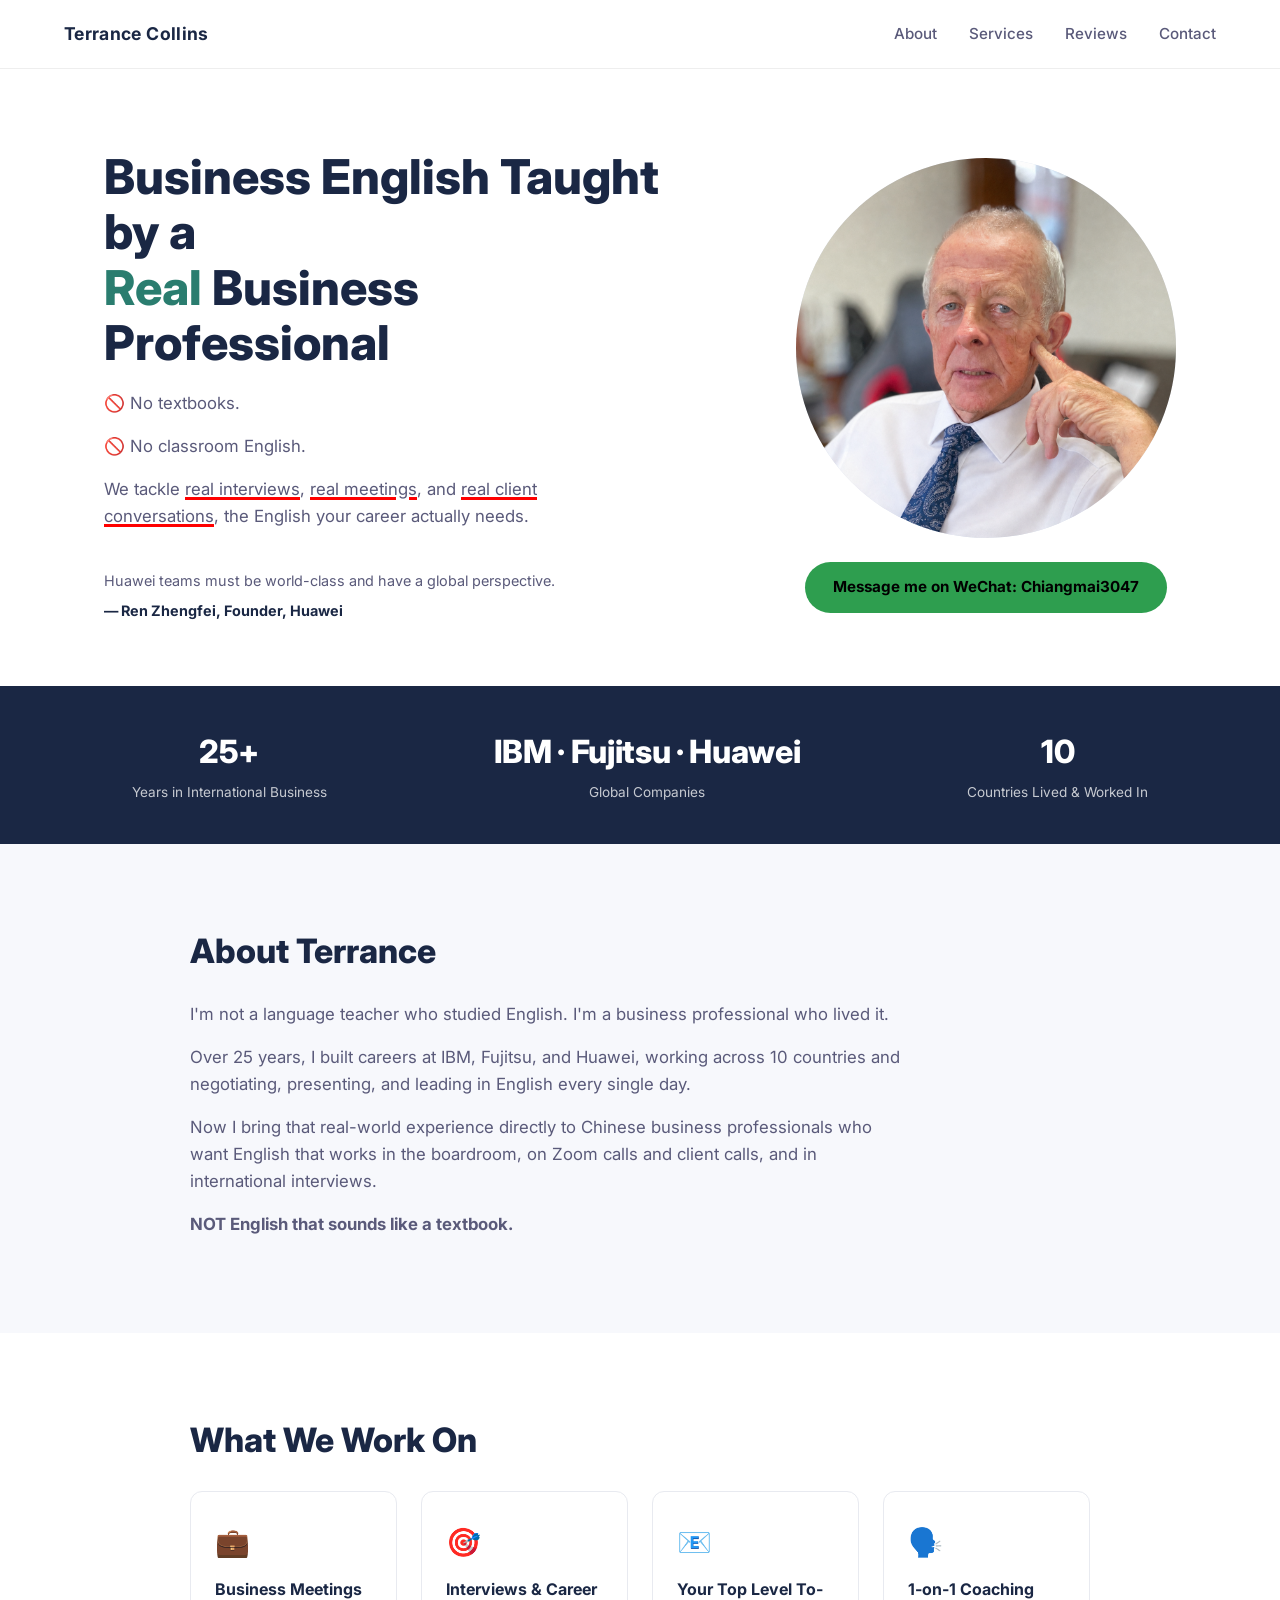
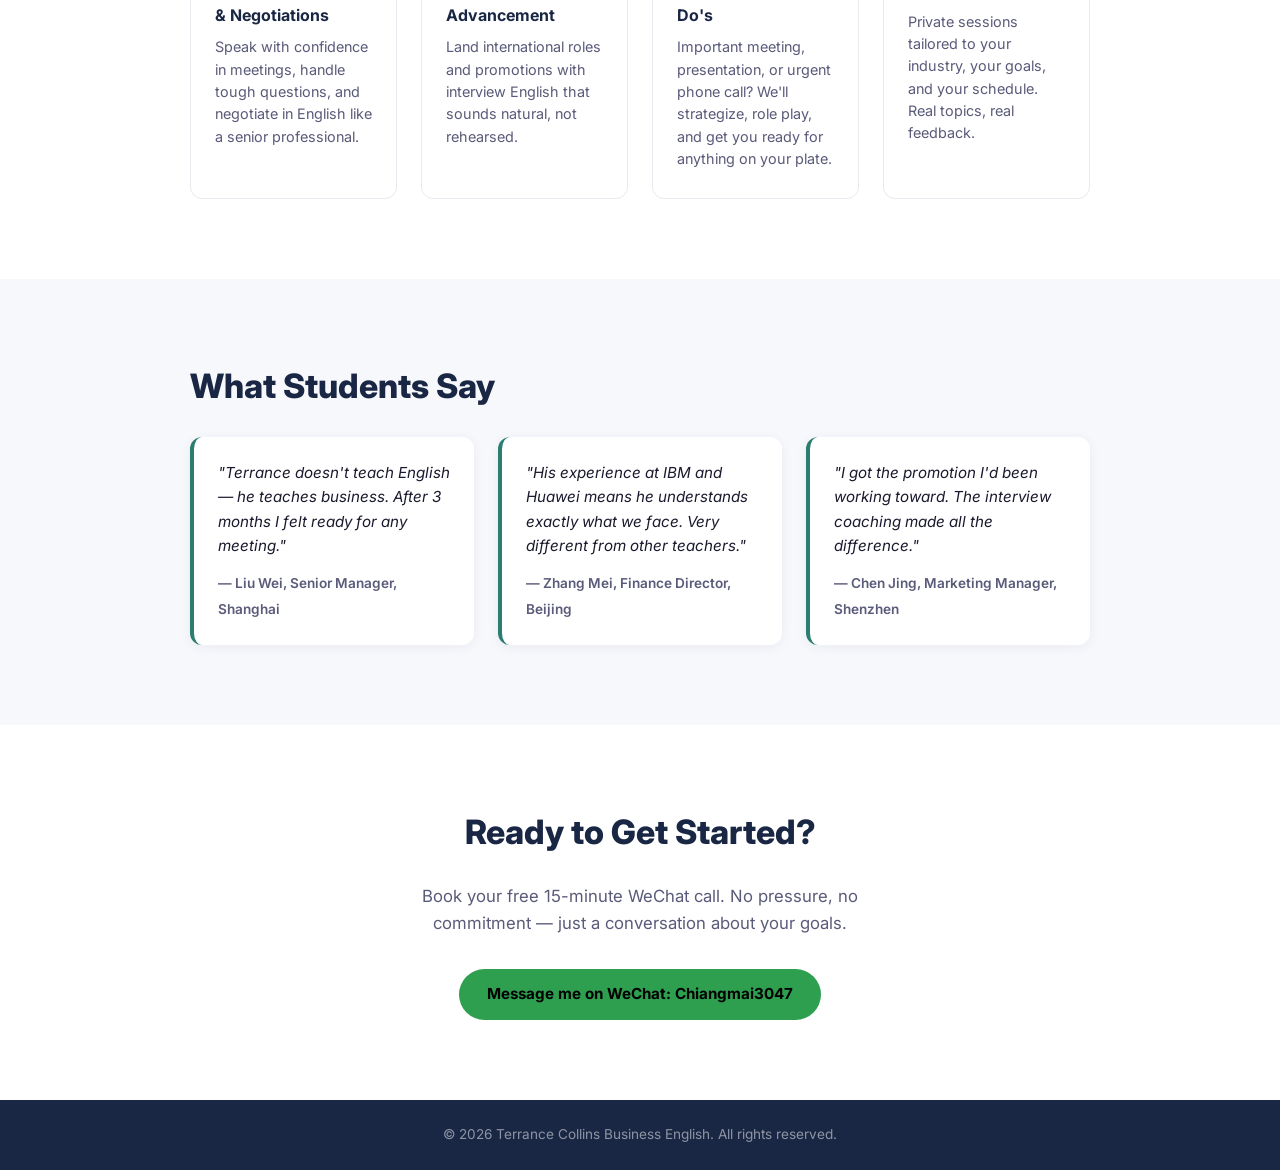
==== index.html @ 9c266f1b "Add files via upload" ====
<!DOCTYPE html>
<html lang="en">
<head>
  <meta charset="UTF-8" />
  <meta name="viewport" content="width=device-width, initial-scale=1.0" />
  <title>Terrance Collins — Business English</title>
  <link rel="preconnect" href="https://fonts.googleapis.com" />
  <link rel="preconnect" href="https://fonts.gstatic.com" crossorigin />
  <link href="https://fonts.googleapis.com/css2?family=Inter:wght@400;500;600;700;800&display=swap" rel="stylesheet" />
  <link rel="stylesheet" href="style.css" />
</head>
<body>

  <!-- NAV -->
  <nav class="nav">
    <div class="nav__logo">Terrance Collins</div>
    <ul class="nav__links">
      <li><a href="#about">About</a></li>
      <li><a href="#services">Services</a></li>
      <li><a href="#testimonials">Reviews</a></li>
      <li><a href="#contact">Contact</a></li>
    </ul>
  </nav>

  <!-- HERO -->
  <section class="hero">
    <div class="hero__text">
      <h1 class="hero__headline">
        Business English Taught by a<br />
        <span class="accent">Real</span> Business Professional
      </h1>
      <p class="hero__sub">🚫 No textbooks.</p>
      <p class="hero__sub">🚫 No classroom English.</p>
      <p class="hero__sub">We tackle <span style="text-decoration: underline; text-decoration-color: red; text-decoration-thickness: 3px;">real interviews</span>, <span style="text-decoration: underline; text-decoration-color: red; text-decoration-thickness: 3px;">real meetings</span>,
        and <span style="text-decoration: underline; text-decoration-color: red; text-decoration-thickness: 3px;">real client conversations</span>, the English your career actually needs.</p>
      <blockquote class="hero__quote">
        Huawei teams must be world-class and have a global perspective.
        <cite>— Ren Zhengfei, Founder, Huawei</cite>
      </blockquote>
    </div>
    <div class="hero__image">
      <div class="hero__circle">
        <img src="terence.png" alt="Terrance Collins, Business English Teacher" />
      </div>
      <div style="text-align: center; margin-top: 1.5rem;">
        <a href="#contact" class="btn btn--cta">Message me on WeChat: Chiangmai3047</a>
      </div>
    </div>
  </section>

  <!-- STATS BAR -->
  <div class="stats-bar">
    <div class="stat">
      <span class="stat__number">25+</span>
      <span class="stat__label">Years in International Business</span>
    </div>
    <div class="stat">
      <span class="stat__number">IBM · Fujitsu · Huawei</span>
      <span class="stat__label">Global Companies</span>
    </div>
    <div class="stat">
      <span class="stat__number">10</span>
      <span class="stat__label">Countries Lived &amp; Worked In</span>
    </div>
  </div>

  <!-- ABOUT -->
  <section class="section about" id="about">
    <div class="section__inner">
      <h2 class="section__title">About Terrance</h2>
      <p>I'm not a language teacher who studied English. I'm a business professional who lived it.</p>
      <p>Over 25 years, I built careers at IBM, Fujitsu, and Huawei, working across 10 countries and negotiating, presenting, and leading in English every single day.</p>
      <p>Now I bring that real-world experience directly to Chinese business professionals who want English that works in the boardroom, on Zoom calls and client calls, and in international interviews.</p>
      <p><strong>NOT English that sounds like a textbook.</strong></p>
    </div>
  </section>

  <!-- SERVICES -->
  <section class="section services" id="services">
    <div class="section__inner">
      <h2 class="section__title">What We Work On</h2>
      <div class="services__grid">
        <div class="service-card">
          <div class="service-card__icon">💼</div>
          <h3>Business Meetings &amp; Negotiations</h3>
          <p>Speak with confidence in meetings, handle tough questions, and negotiate in English like a senior professional.</p>
        </div>
        <div class="service-card">
          <div class="service-card__icon">🎯</div>
          <h3>Interviews &amp; Career Advancement</h3>
          <p>Land international roles and promotions with interview English that sounds natural, not rehearsed.</p>
        </div>
        <div class="service-card">
          <div class="service-card__icon">📧</div>
          <h3>Your Top Level To-Do's</h3>
          <p>Important meeting, presentation, or urgent phone call? We'll strategize, role play, and get you ready for anything on your plate.</p>
        </div>
        <div class="service-card">
          <div class="service-card__icon">🗣️</div>
          <h3>1-on-1 Coaching</h3>
          <p>Private sessions tailored to your industry, your goals, and your schedule. Real topics, real feedback.</p>
        </div>
      </div>
    </div>
  </section>

  <!-- TESTIMONIALS -->
  <section class="section testimonials" id="testimonials">
    <div class="section__inner">
      <h2 class="section__title">What Students Say</h2>
      <div class="testimonials__grid">
        <div class="testimonial-card">
          <p>"Terrance doesn't teach English — he teaches business. After 3 months I felt ready for any meeting."</p>
          <cite>— Liu Wei, Senior Manager, Shanghai</cite>
        </div>
        <div class="testimonial-card">
          <p>"His experience at IBM and Huawei means he understands exactly what we face. Very different from other teachers."</p>
          <cite>— Zhang Mei, Finance Director, Beijing</cite>
        </div>
        <div class="testimonial-card">
          <p>"I got the promotion I'd been working toward. The interview coaching made all the difference."</p>
          <cite>— Chen Jing, Marketing Manager, Shenzhen</cite>
        </div>
      </div>
    </div>
  </section>

  <!-- CONTACT -->
  <section class="section contact" id="contact">
    <div class="section__inner contact__inner">
      <h2 class="section__title">Ready to Get Started?</h2>
      <p class="contact__sub">Book your free 15-minute WeChat call. No pressure, no commitment — just a conversation about your goals.</p>
      <a href="#contact" class="btn btn--cta">Message me on WeChat: Chiangmai3047</a>
    </div>
  </section>

  <!-- FOOTER -->
  <footer class="footer">
    <p>&copy; 2026 Terrance Collins Business English. All rights reserved.</p>
  </footer>

  <script src="main.js"></script>
</body>
</html>
---- style.css ----
/* ── Reset & Base ── */
*, *::before, *::after { box-sizing: border-box; margin: 0; padding: 0; }

:root {
  --navy:   #1a2744;
  --accent: #2a7d6f;   /* deep teal */
  --cta:    #2e9e4f;   /* green for CTA button */
  --cta-hover: #237a3d;
  --text:   #1a1a2e;
  --muted:  #5a5a7a;
  --bg:     #ffffff;
  --bg-alt: #f7f8fc;
  --radius: 12px;
}

html { scroll-behavior: smooth; }

body {
  font-family: 'Inter', system-ui, sans-serif;
  color: var(--text);
  background: var(--bg);
  line-height: 1.6;
}

/* ── Nav ── */
.nav {
  display: flex;
  align-items: center;
  justify-content: space-between;
  padding: 1.25rem 5%;
  position: sticky;
  top: 0;
  background: rgba(255,255,255,0.95);
  backdrop-filter: blur(8px);
  z-index: 100;
  border-bottom: 1px solid #eee;
}

.nav__logo {
  font-weight: 700;
  font-size: 1.1rem;
  letter-spacing: 0.02em;
  color: var(--navy);
}

.nav__links {
  list-style: none;
  display: flex;
  gap: 2rem;
}

.nav__links a {
  text-decoration: none;
  color: var(--muted);
  font-size: 0.95rem;
  font-weight: 500;
  transition: color 0.2s;
}

.nav__links a:hover { color: var(--navy); }

/* ── Hero ── */
.hero {
  display: flex;
  align-items: center;
  justify-content: space-between;
  padding: 5rem 5% 4rem;
  gap: 3rem;
  max-width: 1200px;
  margin: 0 auto;
}

.hero__text {
  flex: 1;
  max-width: 560px;
}

.hero__headline {
  font-size: clamp(2rem, 4vw, 3rem);
  font-weight: 800;
  line-height: 1.15;
  color: var(--navy);
  margin-bottom: 1.25rem;
}

.accent {
  color: var(--accent);
}

.hero__sub {
  font-size: 1.05rem;
  color: var(--muted);
  margin-bottom: 1rem;
  max-width: 480px;
}

.btn {
  display: inline-block;
  padding: 0.85rem 1.75rem;
  border-radius: 50px;
  font-weight: 700;
  font-size: 0.95rem;
  text-decoration: none;
  transition: background 0.2s, transform 0.15s;
  cursor: pointer;
}

.btn--cta {
  background: var(--cta);
  color: #000;
  border: none;
}

.btn--cta:hover {
  background: var(--cta-hover);
  color: #fff;
  transform: translateY(-1px);
}

.hero__quote {
  margin-top: 2.5rem;
  border: none;
  font-style: normal;
  color: var(--muted);
  font-size: 0.9rem;
}

.quote-mark {
  font-size: 2rem;
  line-height: 0;
  vertical-align: -0.5rem;
  color: var(--navy);
  margin-right: 0.25rem;
}

.hero__quote cite {
  display: block;
  font-weight: 700;
  font-style: normal;
  margin-top: 0.4rem;
  color: var(--navy);
}

/* ── Hero Image ── */
.hero__image {
  flex: 0 0 auto;
  display: flex;
  flex-direction: column;
  align-items: center;
}

.hero__circle {
  width: 380px;
  height: 380px;
  border-radius: 50%;
  overflow: hidden;
  background: #dde4f0;
  display: flex;
  align-items: center;
  justify-content: center;
}

.hero__circle img {
  width: 100%;
  height: 100%;
  object-fit: cover;
  object-position: center top;
}

/* ── Stats Bar ── */
.stats-bar {
  background: var(--navy);
  color: #fff;
  display: flex;
  justify-content: space-around;
  align-items: center;
  padding: 2.5rem 5%;
  gap: 2rem;
  flex-wrap: wrap;
}

.stat {
  text-align: center;
}

.stat__number {
  display: block;
  font-size: clamp(1.4rem, 3vw, 2rem);
  font-weight: 800;
  letter-spacing: -0.01em;
}

.stat__label {
  display: block;
  font-size: 0.85rem;
  opacity: 0.75;
  margin-top: 0.3rem;
}

/* ── Sections ── */
.section {
  padding: 5rem 5%;
}

.section:nth-child(even) {
  background: var(--bg-alt);
}

.section__inner {
  max-width: 900px;
  margin: 0 auto;
}

.section__title {
  font-size: clamp(1.5rem, 3vw, 2.1rem);
  font-weight: 800;
  color: var(--navy);
  margin-bottom: 1.5rem;
}

.about p {
  color: var(--muted);
  font-size: 1.05rem;
  margin-bottom: 1rem;
  max-width: 720px;
}

/* ── Services ── */
.services__grid {
  display: grid;
  grid-template-columns: repeat(auto-fit, minmax(200px, 1fr));
  gap: 1.5rem;
  margin-top: 1rem;
}

.service-card {
  background: #fff;
  border: 1px solid #e8eaf0;
  border-radius: var(--radius);
  padding: 1.75rem 1.5rem;
  transition: box-shadow 0.2s;
}

.service-card:hover {
  box-shadow: 0 4px 20px rgba(26,39,68,0.08);
}

.service-card__icon {
  font-size: 1.75rem;
  margin-bottom: 0.75rem;
}

.service-card h3 {
  font-size: 1rem;
  font-weight: 700;
  color: var(--navy);
  margin-bottom: 0.5rem;
}

.service-card p {
  font-size: 0.9rem;
  color: var(--muted);
  line-height: 1.55;
}

/* ── Testimonials ── */
.testimonials__grid {
  display: grid;
  grid-template-columns: repeat(auto-fit, minmax(240px, 1fr));
  gap: 1.5rem;
  margin-top: 1rem;
}

.testimonial-card {
  background: #fff;
  border-left: 4px solid var(--accent);
  border-radius: var(--radius);
  padding: 1.5rem;
  box-shadow: 0 2px 12px rgba(26,39,68,0.06);
}

.testimonial-card p {
  font-size: 0.95rem;
  color: var(--text);
  margin-bottom: 0.75rem;
  font-style: italic;
}

.testimonial-card cite {
  font-size: 0.85rem;
  color: var(--muted);
  font-style: normal;
  font-weight: 600;
}

/* ── Contact ── */
.contact__inner {
  text-align: center;
}

.contact__sub {
  color: var(--muted);
  font-size: 1.05rem;
  margin-bottom: 2rem;
  max-width: 520px;
  margin-left: auto;
  margin-right: auto;
}

.contact__wechat {
  margin-top: 1.25rem;
  color: var(--muted);
  font-size: 0.95rem;
}

.contact__wechat strong {
  color: var(--navy);
}

/* ── Fade-in animation ── */
.fade-in {
  opacity: 0;
  transform: translateY(20px);
  transition: opacity 0.6s ease, transform 0.6s ease;
}

.fade-in.visible {
  opacity: 1;
  transform: translateY(0);
}

/* ── Footer ── */
.footer {
  background: var(--navy);
  color: rgba(255,255,255,0.5);
  text-align: center;
  padding: 1.5rem;
  font-size: 0.85rem;
}

/* ── Responsive ── */
@media (max-width: 768px) {
  .hero {
    flex-direction: column-reverse;
    text-align: center;
    padding: 3rem 5%;
  }

  .hero__text { max-width: 100%; }
  .hero__sub { margin-left: auto; margin-right: auto; }

  .hero__circle {
    width: 260px;
    height: 260px;
  }

  .nav__links { display: none; }

  .stats-bar { flex-direction: column; gap: 1.5rem; }
}
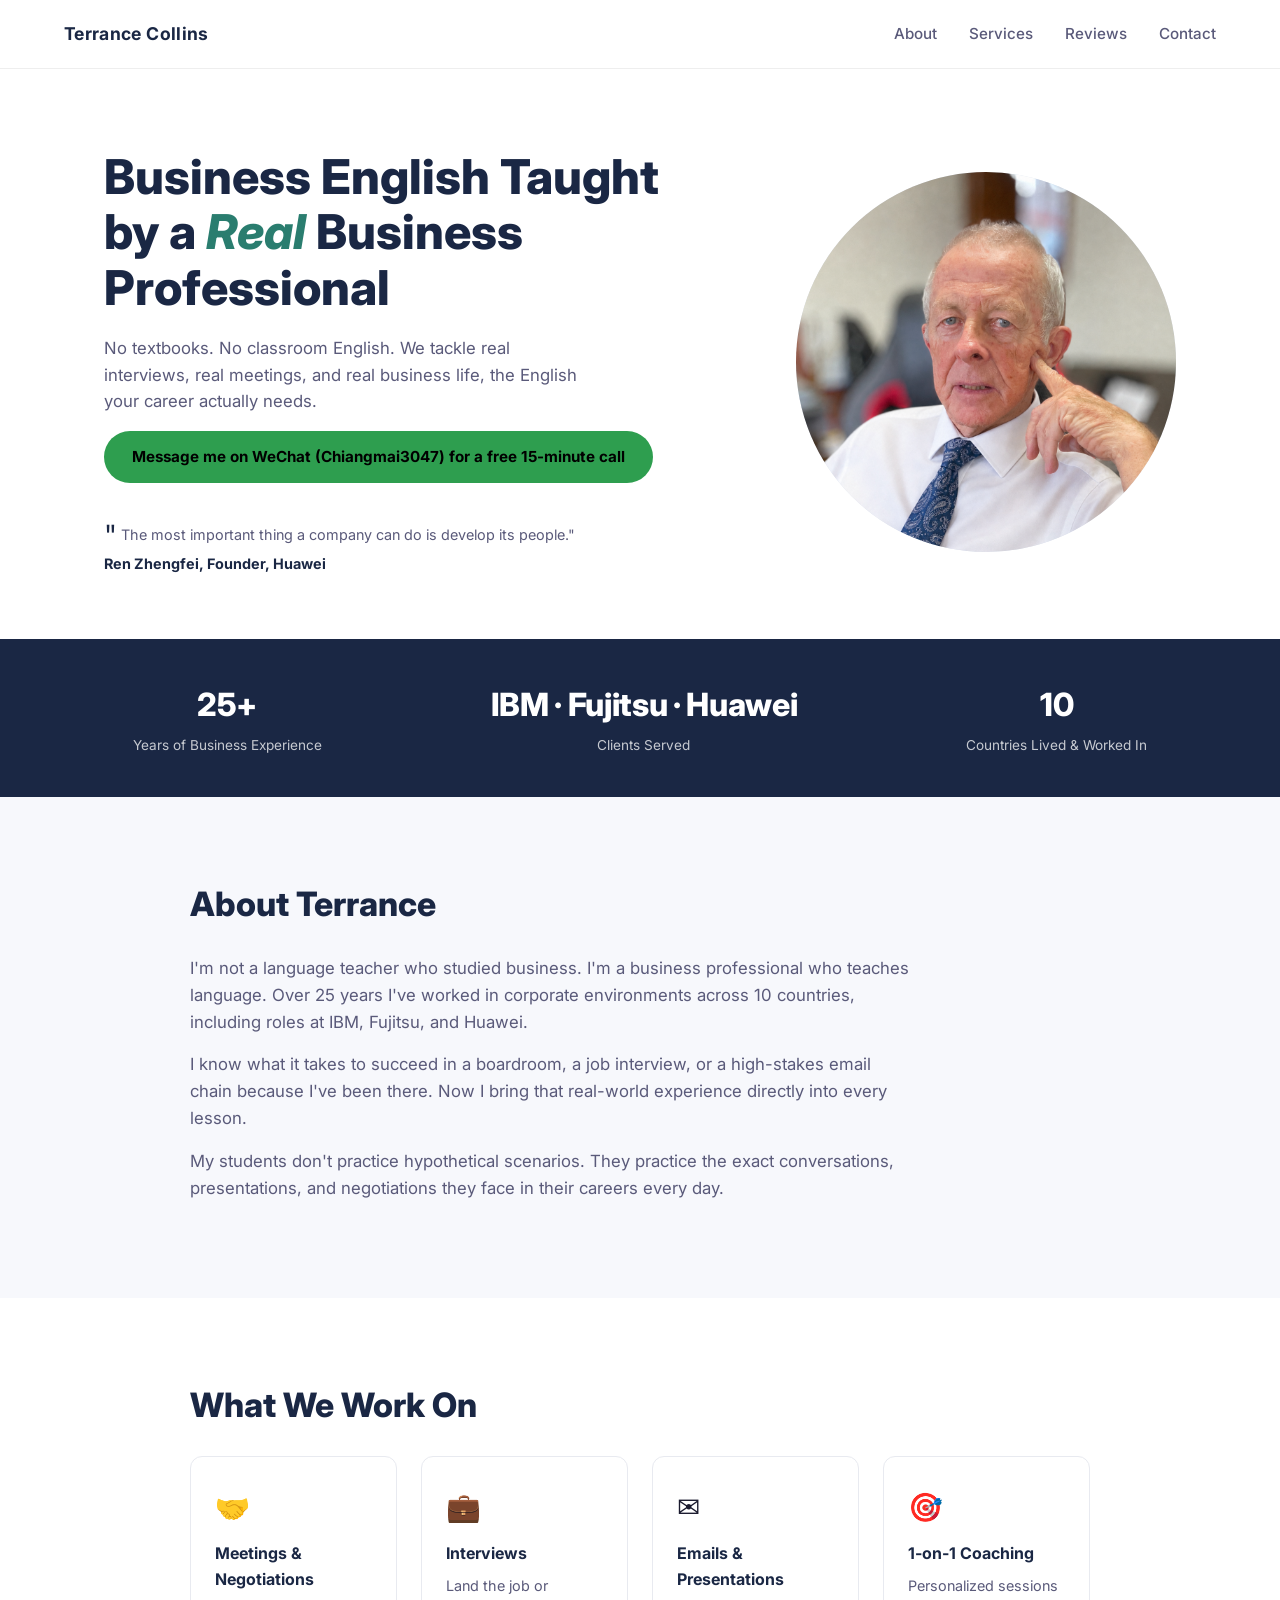
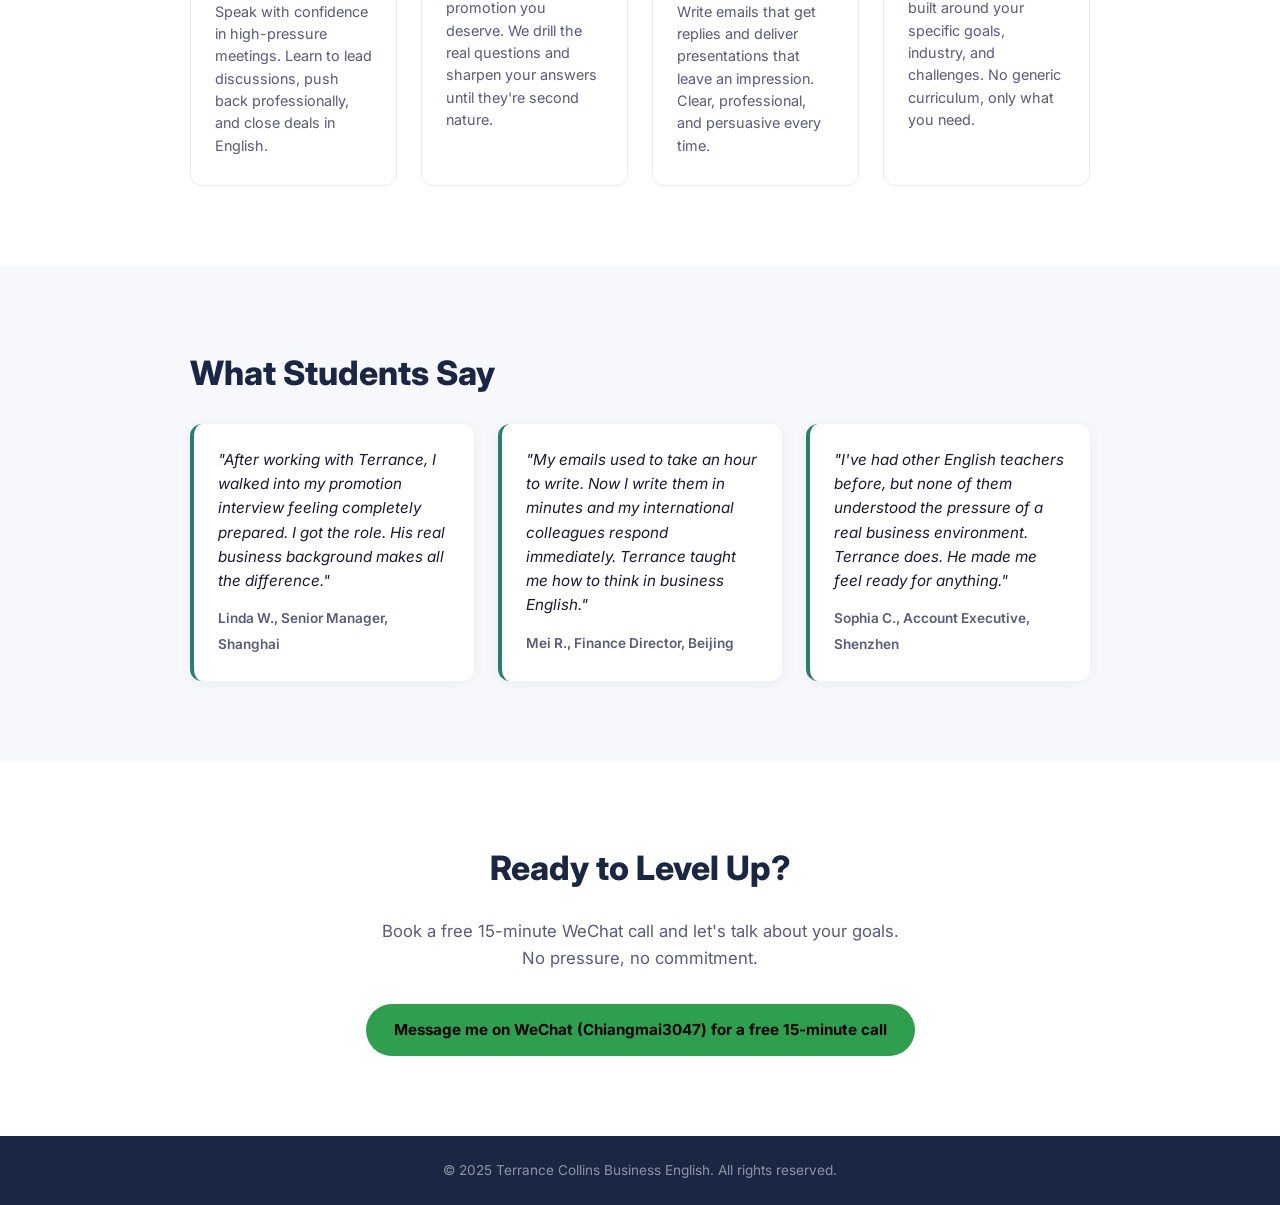
==== commit ece23ac0: "Update CTA banners with WeChat contact message" ====
--- a/index.html
+++ b/index.html
@@ -1,62 +1,57 @@
 <!DOCTYPE html>
 <html lang="en">
 <head>
-  <meta charset="UTF-8" />
-  <meta name="viewport" content="width=device-width, initial-scale=1.0" />
-  <title>Terrance Collins — Business English</title>
-  <link rel="preconnect" href="https://fonts.googleapis.com" />
-  <link rel="preconnect" href="https://fonts.gstatic.com" crossorigin />
-  <link href="https://fonts.googleapis.com/css2?family=Inter:wght@400;500;600;700;800&display=swap" rel="stylesheet" />
-  <link rel="stylesheet" href="style.css" />
+  <meta charset="UTF-8">
+  <meta name="viewport" content="width=device-width, initial-scale=1.0">
+  <title>Terrance Collins — Business English Coach</title>
+  <link rel="preconnect" href="https://fonts.googleapis.com">
+  <link href="https://fonts.googleapis.com/css2?family=Inter:wght@400;500;600;700;800&display=swap" rel="stylesheet">
+  <link rel="stylesheet" href="style.css">
 </head>
 <body>
 
-  <!-- NAV -->
+  <!-- Nav -->
   <nav class="nav">
-    <div class="nav__logo">Terrance Collins</div>
+    <span class="nav__logo">Terrance Collins</span>
     <ul class="nav__links">
       <li><a href="#about">About</a></li>
       <li><a href="#services">Services</a></li>
-      <li><a href="#testimonials">Reviews</a></li>
+      <li><a href="#reviews">Reviews</a></li>
       <li><a href="#contact">Contact</a></li>
     </ul>
   </nav>
 
-  <!-- HERO -->
+  <!-- Hero -->
   <section class="hero">
     <div class="hero__text">
       <h1 class="hero__headline">
-        Business English Taught by a<br />
-        <span class="accent">Real</span> Business Professional
+        Business English Taught by a <span class="accent"><em>Real</em></span> Business Professional
       </h1>
-      <p class="hero__sub">🚫 No textbooks.</p>
-      <p class="hero__sub">🚫 No classroom English.</p>
-      <p class="hero__sub">We tackle <span style="text-decoration: underline; text-decoration-color: red; text-decoration-thickness: 3px;">real interviews</span>, <span style="text-decoration: underline; text-decoration-color: red; text-decoration-thickness: 3px;">real meetings</span>,
-        and <span style="text-decoration: underline; text-decoration-color: red; text-decoration-thickness: 3px;">real client conversations</span>, the English your career actually needs.</p>
+      <p class="hero__sub">
+        No textbooks. No classroom English. We tackle real interviews, real meetings, and real business life, the English your career actually needs.
+      </p>
+      <div class="btn btn--cta">Message me on WeChat (Chiangmai3047) for a free 15-minute call</div>
       <blockquote class="hero__quote">
-        Huawei teams must be world-class and have a global perspective.
-        <cite>— Ren Zhengfei, Founder, Huawei</cite>
+        <span class="quote-mark">"</span>The most important thing a company can do is develop its people."
+        <cite>Ren Zhengfei, Founder, Huawei</cite>
       </blockquote>
     </div>
     <div class="hero__image">
       <div class="hero__circle">
-        <img src="terence.png" alt="Terrance Collins, Business English Teacher" />
-      </div>
-      <div style="text-align: center; margin-top: 1.5rem;">
-        <a href="#contact" class="btn btn--cta">Message me on WeChat: Chiangmai3047</a>
+        <img src="terence.png" alt="Terrance Collins">
       </div>
     </div>
   </section>
 
-  <!-- STATS BAR -->
+  <!-- Stats Bar -->
   <div class="stats-bar">
     <div class="stat">
       <span class="stat__number">25+</span>
-      <span class="stat__label">Years in International Business</span>
+      <span class="stat__label">Years of Business Experience</span>
     </div>
     <div class="stat">
       <span class="stat__number">IBM · Fujitsu · Huawei</span>
-      <span class="stat__label">Global Companies</span>
+      <span class="stat__label">Clients Served</span>
     </div>
     <div class="stat">
       <span class="stat__number">10</span>
@@ -64,79 +59,78 @@
     </div>
   </div>
 
-  <!-- ABOUT -->
+  <!-- About -->
   <section class="section about" id="about">
     <div class="section__inner">
       <h2 class="section__title">About Terrance</h2>
-      <p>I'm not a language teacher who studied English. I'm a business professional who lived it.</p>
-      <p>Over 25 years, I built careers at IBM, Fujitsu, and Huawei, working across 10 countries and negotiating, presenting, and leading in English every single day.</p>
-      <p>Now I bring that real-world experience directly to Chinese business professionals who want English that works in the boardroom, on Zoom calls and client calls, and in international interviews.</p>
-      <p><strong>NOT English that sounds like a textbook.</strong></p>
+      <p>I'm not a language teacher who studied business. I'm a business professional who teaches language. Over 25 years I've worked in corporate environments across 10 countries, including roles at IBM, Fujitsu, and Huawei.</p>
+      <p>I know what it takes to succeed in a boardroom, a job interview, or a high-stakes email chain because I've been there. Now I bring that real-world experience directly into every lesson.</p>
+      <p>My students don't practice hypothetical scenarios. They practice the exact conversations, presentations, and negotiations they face in their careers every day.</p>
     </div>
   </section>
 
-  <!-- SERVICES -->
+  <!-- Services -->
   <section class="section services" id="services">
     <div class="section__inner">
       <h2 class="section__title">What We Work On</h2>
       <div class="services__grid">
         <div class="service-card">
+          <div class="service-card__icon">🤝</div>
+          <h3>Meetings &amp; Negotiations</h3>
+          <p>Speak with confidence in high-pressure meetings. Learn to lead discussions, push back professionally, and close deals in English.</p>
+        </div>
+        <div class="service-card">
           <div class="service-card__icon">💼</div>
-          <h3>Business Meetings &amp; Negotiations</h3>
-          <p>Speak with confidence in meetings, handle tough questions, and negotiate in English like a senior professional.</p>
+          <h3>Interviews</h3>
+          <p>Land the job or promotion you deserve. We drill the real questions and sharpen your answers until they're second nature.</p>
+        </div>
+        <div class="service-card">
+          <div class="service-card__icon">✉️</div>
+          <h3>Emails &amp; Presentations</h3>
+          <p>Write emails that get replies and deliver presentations that leave an impression. Clear, professional, and persuasive every time.</p>
         </div>
         <div class="service-card">
           <div class="service-card__icon">🎯</div>
-          <h3>Interviews &amp; Career Advancement</h3>
-          <p>Land international roles and promotions with interview English that sounds natural, not rehearsed.</p>
-        </div>
-        <div class="service-card">
-          <div class="service-card__icon">📧</div>
-          <h3>Your Top Level To-Do's</h3>
-          <p>Important meeting, presentation, or urgent phone call? We'll strategize, role play, and get you ready for anything on your plate.</p>
-        </div>
-        <div class="service-card">
-          <div class="service-card__icon">🗣️</div>
           <h3>1-on-1 Coaching</h3>
-          <p>Private sessions tailored to your industry, your goals, and your schedule. Real topics, real feedback.</p>
+          <p>Personalized sessions built around your specific goals, industry, and challenges. No generic curriculum, only what you need.</p>
         </div>
       </div>
     </div>
   </section>
 
-  <!-- TESTIMONIALS -->
-  <section class="section testimonials" id="testimonials">
+  <!-- Testimonials -->
+  <section class="section testimonials" id="reviews">
     <div class="section__inner">
       <h2 class="section__title">What Students Say</h2>
       <div class="testimonials__grid">
         <div class="testimonial-card">
-          <p>"Terrance doesn't teach English — he teaches business. After 3 months I felt ready for any meeting."</p>
-          <cite>— Liu Wei, Senior Manager, Shanghai</cite>
+          <p>"After working with Terrance, I walked into my promotion interview feeling completely prepared. I got the role. His real business background makes all the difference."</p>
+          <cite>Linda W., Senior Manager, Shanghai</cite>
         </div>
         <div class="testimonial-card">
-          <p>"His experience at IBM and Huawei means he understands exactly what we face. Very different from other teachers."</p>
-          <cite>— Zhang Mei, Finance Director, Beijing</cite>
+          <p>"My emails used to take an hour to write. Now I write them in minutes and my international colleagues respond immediately. Terrance taught me how to think in business English."</p>
+          <cite>Mei R., Finance Director, Beijing</cite>
         </div>
         <div class="testimonial-card">
-          <p>"I got the promotion I'd been working toward. The interview coaching made all the difference."</p>
-          <cite>— Chen Jing, Marketing Manager, Shenzhen</cite>
+          <p>"I've had other English teachers before, but none of them understood the pressure of a real business environment. Terrance does. He made me feel ready for anything."</p>
+          <cite>Sophia C., Account Executive, Shenzhen</cite>
         </div>
       </div>
     </div>
   </section>
 
-  <!-- CONTACT -->
+  <!-- Contact -->
   <section class="section contact" id="contact">
     <div class="section__inner contact__inner">
-      <h2 class="section__title">Ready to Get Started?</h2>
-      <p class="contact__sub">Book your free 15-minute WeChat call. No pressure, no commitment — just a conversation about your goals.</p>
-      <a href="#contact" class="btn btn--cta">Message me on WeChat: Chiangmai3047</a>
+      <h2 class="section__title">Ready to Level Up?</h2>
+      <p class="contact__sub">Book a free 15-minute WeChat call and let's talk about your goals. No pressure, no commitment.</p>
+      <div class="btn btn--cta">Message me on WeChat (Chiangmai3047) for a free 15-minute call</div>
     </div>
   </section>
 
-  <!-- FOOTER -->
+  <!-- Footer -->
   <footer class="footer">
-    <p>&copy; 2026 Terrance Collins Business English. All rights reserved.</p>
+    <p>&copy; 2025 Terrance Collins Business English. All rights reserved.</p>
   </footer>
 
   <script src="main.js"></script>
